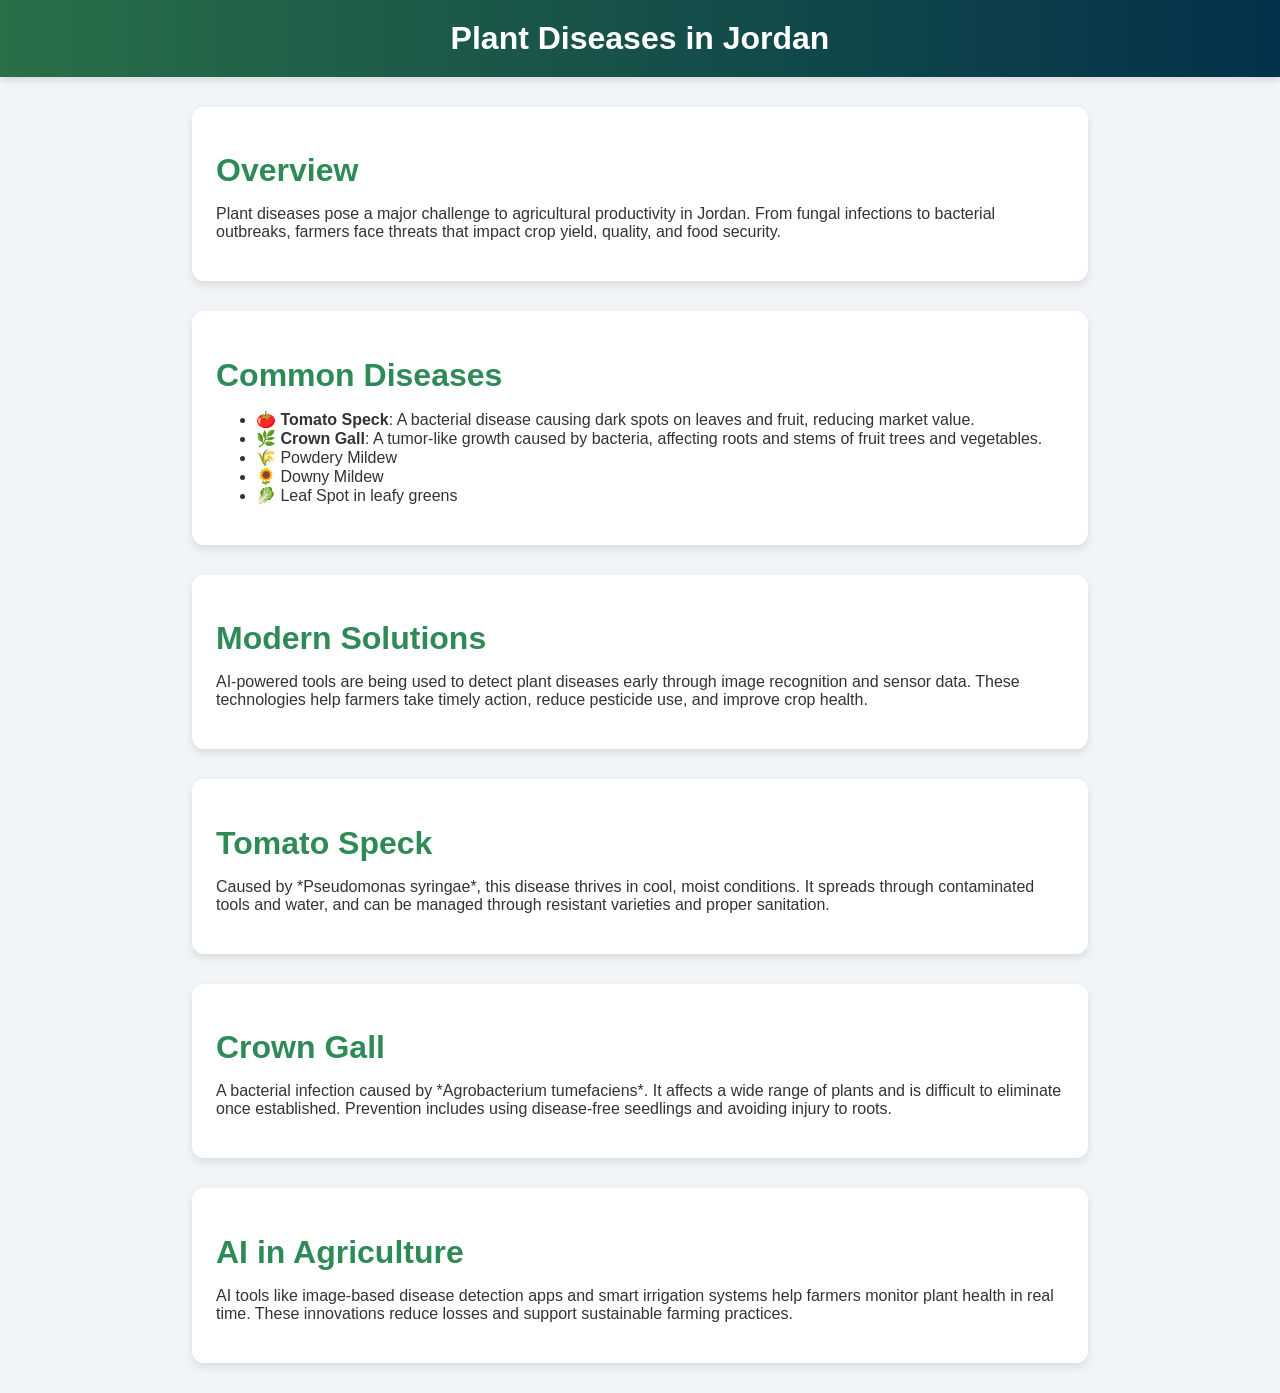
==== diseases.html @ 1a4be058 "Add files via upload" ====
<!DOCTYPE html>
<html lang="en">
<head>
  <meta charset="UTF-8">
  <link rel="website icon" type="png" href="FCLogo.png">
  <title>Plant Diseases in Jordan</title>
  <link rel="stylesheet" href="design.css">
  <meta name="viewport" content="width=device-width, initial-scale=1" />
</head>
<body>

  <header>
    Plant Diseases in Jordan
  </header>

  <div class="container">

    <div class="card">
      <h1>Overview</h1>
      <p>
        Plant diseases pose a major challenge to agricultural productivity in Jordan. From fungal infections to bacterial outbreaks, farmers face threats that impact crop yield, quality, and food security.
      </p>
    </div>

    <div class="card">
      <h1>Common Diseases</h1>
      <ul>
        <li>🍅 <strong>Tomato Speck</strong>: A bacterial disease causing dark spots on leaves and fruit, reducing market value.</li>
        <li>🌿 <strong>Crown Gall</strong>: A tumor-like growth caused by bacteria, affecting roots and stems of fruit trees and vegetables.</li>
        <li>🌾 Powdery Mildew</li>
        <li>🌻 Downy Mildew</li>
        <li>🥬 Leaf Spot in leafy greens</li>
      </ul>
    </div>

    <div class="card">
      <h1>Modern Solutions</h1>
      <p>
        AI-powered tools are being used to detect plant diseases early through image recognition and sensor data. These technologies help farmers take timely action, reduce pesticide use, and improve crop health.
      </p>
    </div>

    <div class="card">
      <h1>Tomato Speck</h1>
      <p>
        Caused by *Pseudomonas syringae*, this disease thrives in cool, moist conditions. It spreads through contaminated tools and water, and can be managed through resistant varieties and proper sanitation.
      </p>
    </div>

    <div class="card">
      <h1>Crown Gall</h1>
      <p>
        A bacterial infection caused by *Agrobacterium tumefaciens*. It affects a wide range of plants and is difficult to eliminate once established. Prevention includes using disease-free seedlings and avoiding injury to roots.
      </p>
    </div>

    <div class="card">
      <h1>AI in Agriculture</h1>
      <p>
        AI tools like image-based disease detection apps and smart irrigation systems help farmers monitor plant health in real time. These innovations reduce losses and support sustainable farming practices.
      </p>
    </div>


  </div>

</body>
</html>
---- design.css ----
body {
        font-family: 'Segoe UI', Tahoma, Geneva, Verdana, sans-serif;
        background-color: #f2f5f7;
        color: #03314b;
        margin: 0;
        padding: 0;
    }

header {
        background: linear-gradient(to right, #2a6f48, #03314b);
        color: #fff;
        padding: 20px 0;
        text-align: center;
        font-size: 2em;
        font-weight: bold;
        box-shadow: 0 4px 6px rgba(0,0,0,0.1);
    }

.container {
  width: 70%;
  max-width: 100%;
  margin: 30px auto;
  padding: 0 20px;
  display: flex;
  flex-direction: column;
  gap: 30px;
}


.card {
  background-color: #fff;
  border-radius: 12px;
  box-shadow: 0 4px 8px rgba(0,0,0,0.1);
  padding: 24px;
  width: 100%;  
  box-sizing: border-box; 
  color: #333;
}


  .card h2 {
      color: #131414;
      margin-bottom: 10px;
    }
    .card h1 {
      color: #2e8b57;
      margin-bottom: 16px;
    }
    .card:hover {
        transform: translateY(-5px);
        box-shadow: 0 10px 20px rgba(0,0,0,0.2);
    }
    

.stat-card {
  background: #f4fff6;
  padding: 20px;
  margin: 20px auto;
  border-radius: 12px;
  box-shadow: 0 4px 12px rgba(0,0,0,0.1);
  max-width: 600px;
  cursor: pointer;
  transition: transform 0.2s ease;
}
.stat-card:hover {
  transform: scale(1.03);
  background: #e8f5e9;
}

.modal {
  display: none;
  position: fixed;
  z-index: 1000;
  left: 0;
  top: 0;
  width: 100%;
  height: 100%;
  background-color: rgba(0,0,0,0.6);
}
.modal-content {
  background: white;
  margin: 10% auto;
  padding: 20px;
  border-radius: 12px;
  width: 80%;
  max-width: 600px;
}
.close {
  float: right;
  font-size: 24px;
  cursor: pointer;
  color: #333;
}
.close:hover {
  color: red;
}

#chartCanvas {
  width: 100% !important;
  height: 400px !important; 
  display: block;
  margin: auto;
}

.read-button {
  display: inline-block;
  background-color: #f3f7fe;
  color: #415735;
  border: none;
  border-radius: 8px;
  padding: 10px 20px;
  text-decoration: none;
  transition: 0.3s;
  font-weight: bold;
  margin-top: 10px;
}
.read-button:hover {
  background-color: #297a31;
  color: white;
  box-shadow: 0 0 0 5px #3bf6415f;
}

    @media (max-width: 768px) {
  .content { padding: 15px; }
  .navbar ul { gap: 10px; }
  .navbar a { font-size: 16px; }
}
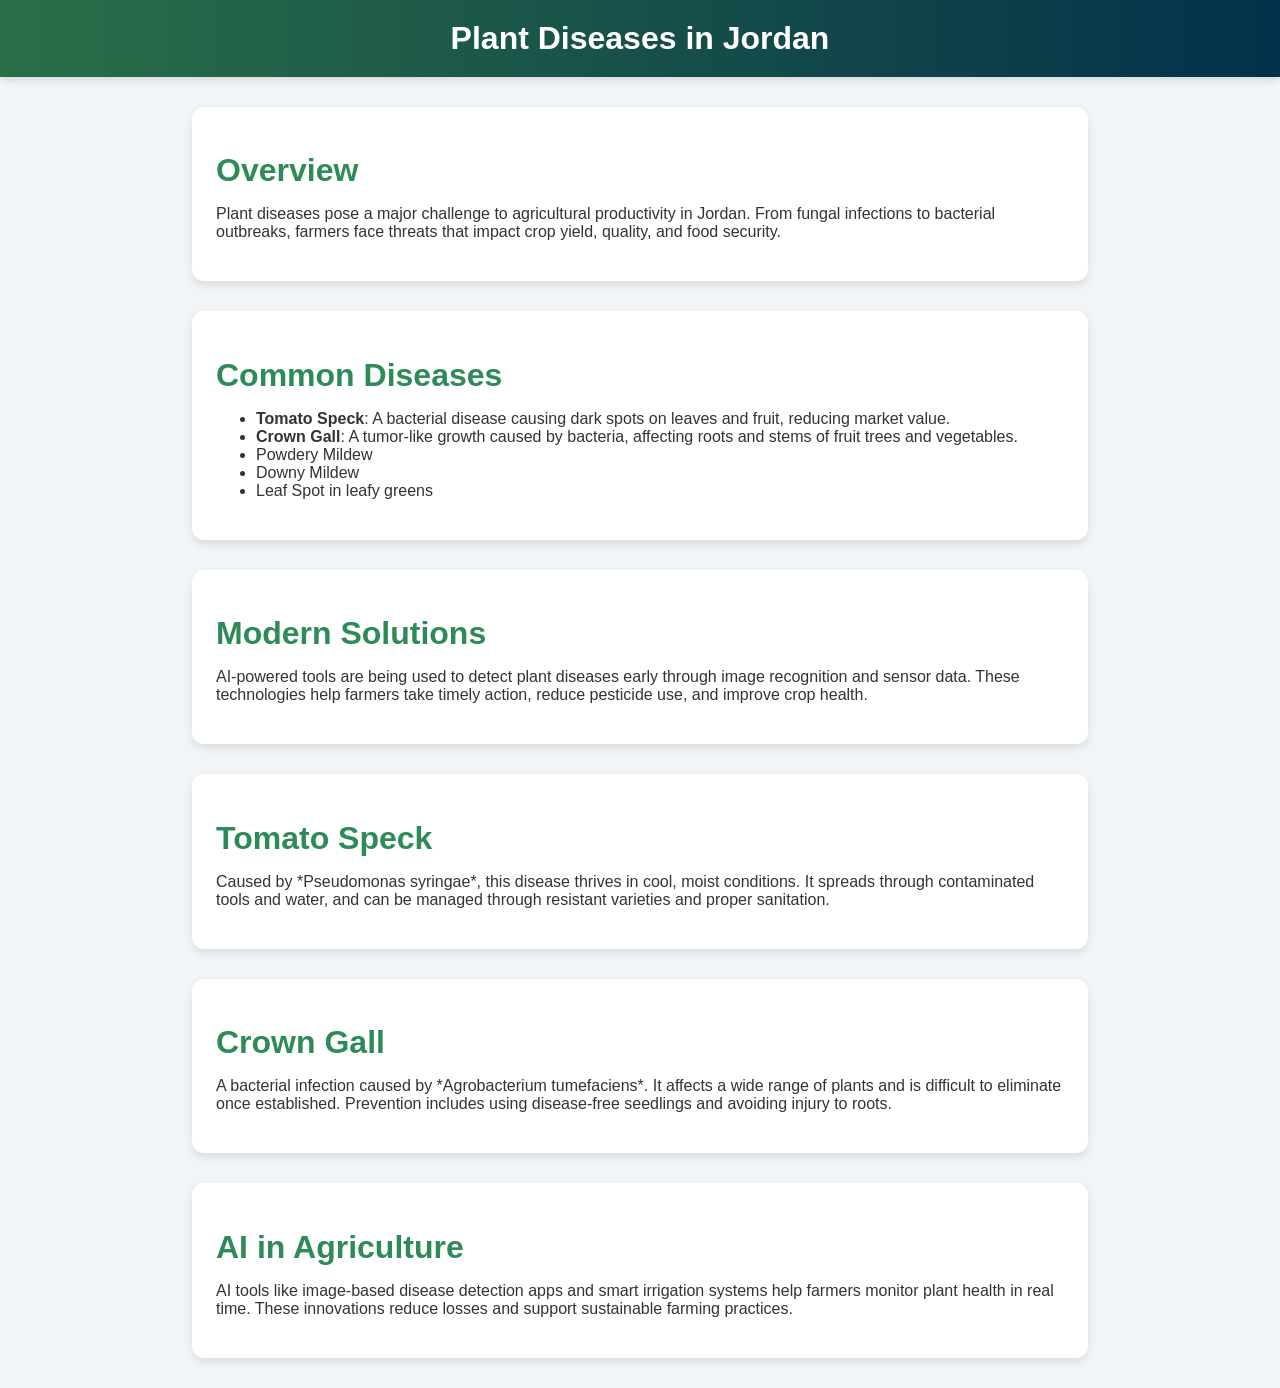
==== commit c6d0f7c4: "diseases.html" ====
--- a/diseases.html
+++ b/diseases.html
@@ -25,11 +25,11 @@
     <div class="card">
       <h1>Common Diseases</h1>
       <ul>
-        <li>🍅 <strong>Tomato Speck</strong>: A bacterial disease causing dark spots on leaves and fruit, reducing market value.</li>
-        <li>🌿 <strong>Crown Gall</strong>: A tumor-like growth caused by bacteria, affecting roots and stems of fruit trees and vegetables.</li>
-        <li>🌾 Powdery Mildew</li>
-        <li>🌻 Downy Mildew</li>
-        <li>🥬 Leaf Spot in leafy greens</li>
+        <li> <strong>Tomato Speck</strong>: A bacterial disease causing dark spots on leaves and fruit, reducing market value.</li>
+        <li> <strong>Crown Gall</strong>: A tumor-like growth caused by bacteria, affecting roots and stems of fruit trees and vegetables.</li>
+        <li> Powdery Mildew</li>
+        <li> Downy Mildew</li>
+        <li> Leaf Spot in leafy greens</li>
       </ul>
     </div>
 
@@ -65,4 +65,5 @@
   </div>
 
 </body>
-</html>+
+</html>
